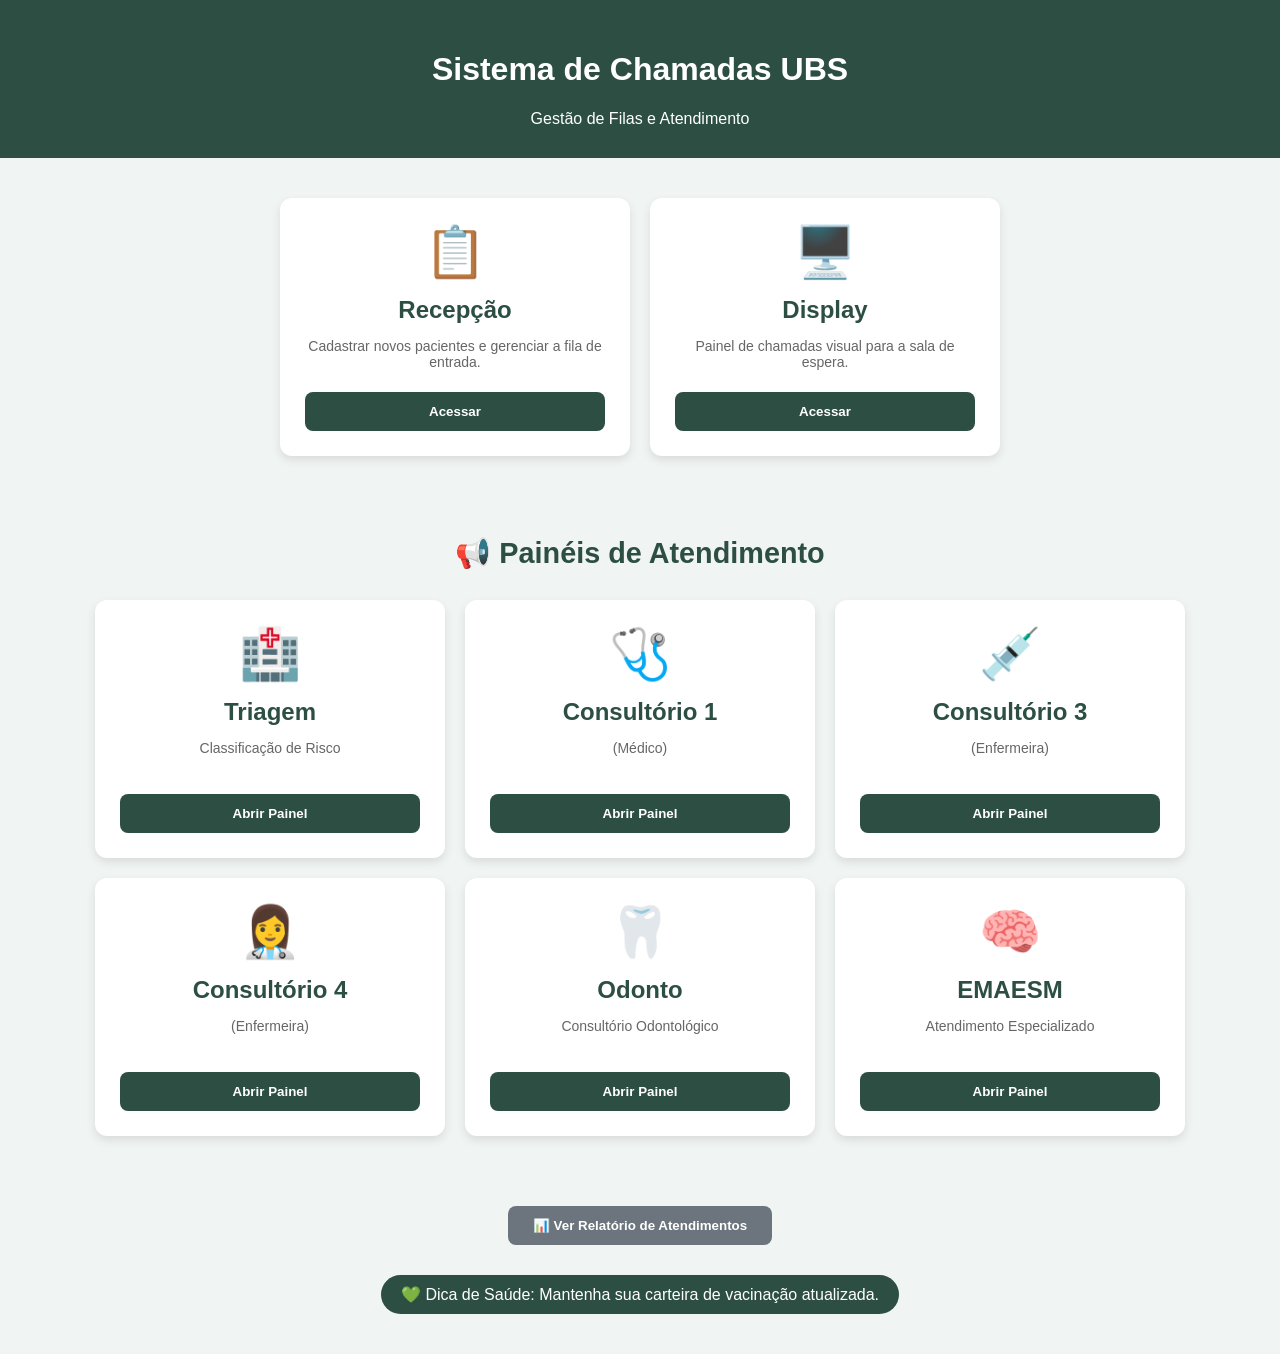
==== index.html @ 9ebc072c "Add files via upload" ====
<!DOCTYPE html>
<html lang="pt-br">
<head>
    <meta charset="UTF-8">
    <meta name="viewport" content="width=device-width, initial-scale=1.0">
    <title>Sistema de Chamadas UBS - Início</title>
    <link rel="stylesheet" href="style.css">
    <style>
        /* Ajustes extras para garantir o alinhamento dos cards de atendimento */
        .secao-titulo {
            width: 100%;
            text-align: center;
            color: var(--verde-ubs);
            margin: 40px 0 10px 0;
            font-size: 1.8rem;
            font-weight: bold;
        }
        .container-consultorios {
            display: flex;
            flex-wrap: wrap;
            justify-content: center;
            gap: 20px;
            padding: 20px;
            max-width: 1200px;
        }
        .footer-admin {
            margin: 50px 0;
            text-align: center;
        }
        .btn-relatorio {
            background-color: #6c757d;
            color: white;
            border: none;
            padding: 12px 25px;
            border-radius: 8px;
            font-weight: bold;
            cursor: pointer;
            transition: 0.3s;
        }
        .btn-relatorio:hover {
            background-color: #5a6268;
        }
    </style>
</head>
<body>

    <header>
        <h1>Sistema de Chamadas UBS</h1>
        <span>Gestão de Filas e Atendimento</span>
    </header>

    <div class="container">
        <div class="card">
            <div class="icon-grande">📋</div>
            <h2>Recepção</h2>
            <p>Cadastrar novos pacientes e gerenciar a fila de entrada.</p>
            <button class="btn-acessar" onclick="window.location.href='cadastro.html'">Acessar</button>
        </div>

        <div class="card">
            <div class="icon-grande">🖥️</div>
            <h2>Display</h2>
            <p>Painel de chamadas visual para a sala de espera.</p>
            <button class="btn-acessar" onclick="window.location.href='painel.html'">Acessar</button>
        </div>
    </div>

    <div class="secao-titulo">📢 Painéis de Atendimento</div>

    <div class="container-consultorios">
        
        <div class="card">
            <div class="icon-grande">🏥</div>
            <h2>Triagem</h2>
            <p>Classificação de Risco</p>
            <button class="btn-acessar" onclick="abrirConsultorio('TRIAGEM')">Abrir Painel</button>
        </div>

        <div class="card">
            <div class="icon-grande">🩺</div>
            <h2>Consultório 1</h2>
            <p>(Médico)</p>
            <button class="btn-acessar" onclick="abrirConsultorio('CONSULTÓRIO 1 (MÉDICO)')">Abrir Painel</button>
        </div>

        <div class="card">
            <div class="icon-grande">💉</div>
            <h2>Consultório 3</h2>
            <p>(Enfermeira)</p>
            <button class="btn-acessar" onclick="abrirConsultorio('CONSULTÓRIO 3 (ENFERMEIRA)')">Abrir Painel</button>
        </div>

        <div class="card">
            <div class="icon-grande">👩‍⚕️</div>
            <h2>Consultório 4</h2>
            <p>(Enfermeira)</p>
            <button class="btn-acessar" onclick="abrirConsultorio('CONSULTÓRIO 4 (ENFERMEIRA)')">Abrir Painel</button>
        </div>

        <div class="card">
            <div class="icon-grande">🦷</div>
            <h2>Odonto</h2>
            <p>Consultório Odontológico</p>
            <button class="btn-acessar" onclick="abrirConsultorio('CONSULTÓRIO ODONTOLÓGICO')">Abrir Painel</button>
        </div>

        <div class="card">
            <div class="icon-grande">🧠</div>
            <h2>EMAESM</h2>
            <p>Atendimento Especializado</p>
            <button class="btn-acessar" onclick="abrirConsultorio('EMAESM')">Abrir Painel</button>
        </div>

    </div>

    <div class="footer-admin">
        <button class="btn-relatorio" onclick="window.location.href='relatorio.html'">
            📊 Ver Relatório de Atendimentos
        </button>
    </div>

    <div class="dica-barra" style="position: relative; margin-bottom: 20px;">
        💚 Dica de Saúde: Mantenha sua carteira de vacinação atualizada.
    </div>

    <script>
        // Função que salva o nome do consultório e redireciona
        function abrirConsultorio(nome) {
            localStorage.setItem('consultorioAtual', nome);
            window.location.href = 'profissional.html';
        }
    </script>
</body>
</html>
---- style.css ----
:root {
    --verde-ubs: #2d4f43;
    --verde-claro: #f0f4f2;
    --branco: #ffffff;
    --texto: #333;
    --sucesso: #28a745;
}

body {
    font-family: 'Segoe UI', sans-serif;
    background-color: var(--verde-claro);
    margin: 0;
    display: flex;
    flex-direction: column;
    align-items: center; /* Centraliza tudo horizontalmente */
}

header {
    background-color: var(--verde-ubs);
    color: white;
    width: 100%;
    padding: 30px 0;
    text-align: center;
}

/* Esse é o segredo para os cards ficarem lado a lado */
.container {
    display: flex;
    flex-wrap: wrap; /* Se não couber na tela, ele joga para baixo */
    justify-content: center; /* Centraliza os cards */
    gap: 20px; /* Espaço entre os cards */
    padding: 40px 20px;
    max-width: 1200px;
}

.card {
    background: var(--branco);
    width: 300px; /* Largura fixa para parecer um cartão */
    padding: 25px;
    border-radius: 12px;
    box-shadow: 0 4px 10px rgba(0,0,0,0.1);
    text-align: center;
}

.icon-grande {
    font-size: 50px;
    margin-bottom: 15px;
}

h2 { margin: 10px 0; color: var(--verde-ubs); }

p { color: #666; font-size: 14px; height: 40px; }

.btn-acessar {
    background-color: var(--verde-ubs);
    color: white;
    border: none;
    padding: 12px;
    width: 100%;
    border-radius: 8px;
    font-weight: bold;
    cursor: pointer;
}

.btn-acessar:hover {
    background-color: #1e362d;
}

.dica-barra {
    background: var(--verde-ubs);
    color: white;
    padding: 10px 20px;
    border-radius: 20px;
    position: fixed;
    bottom: 20px;
}

.btn-consultorio {
    background-color: white;
    color: var(--verde-ubs);
    border: 2px solid var(--verde-ubs);
    padding: 15px 20px;
    border-radius: 10px;
    font-weight: bold;
    cursor: pointer;
    min-width: 200px;
    transition: 0.3s;
}

.btn-consultorio:hover {
    background-color: var(--verde-ubs);
    color: white;
}
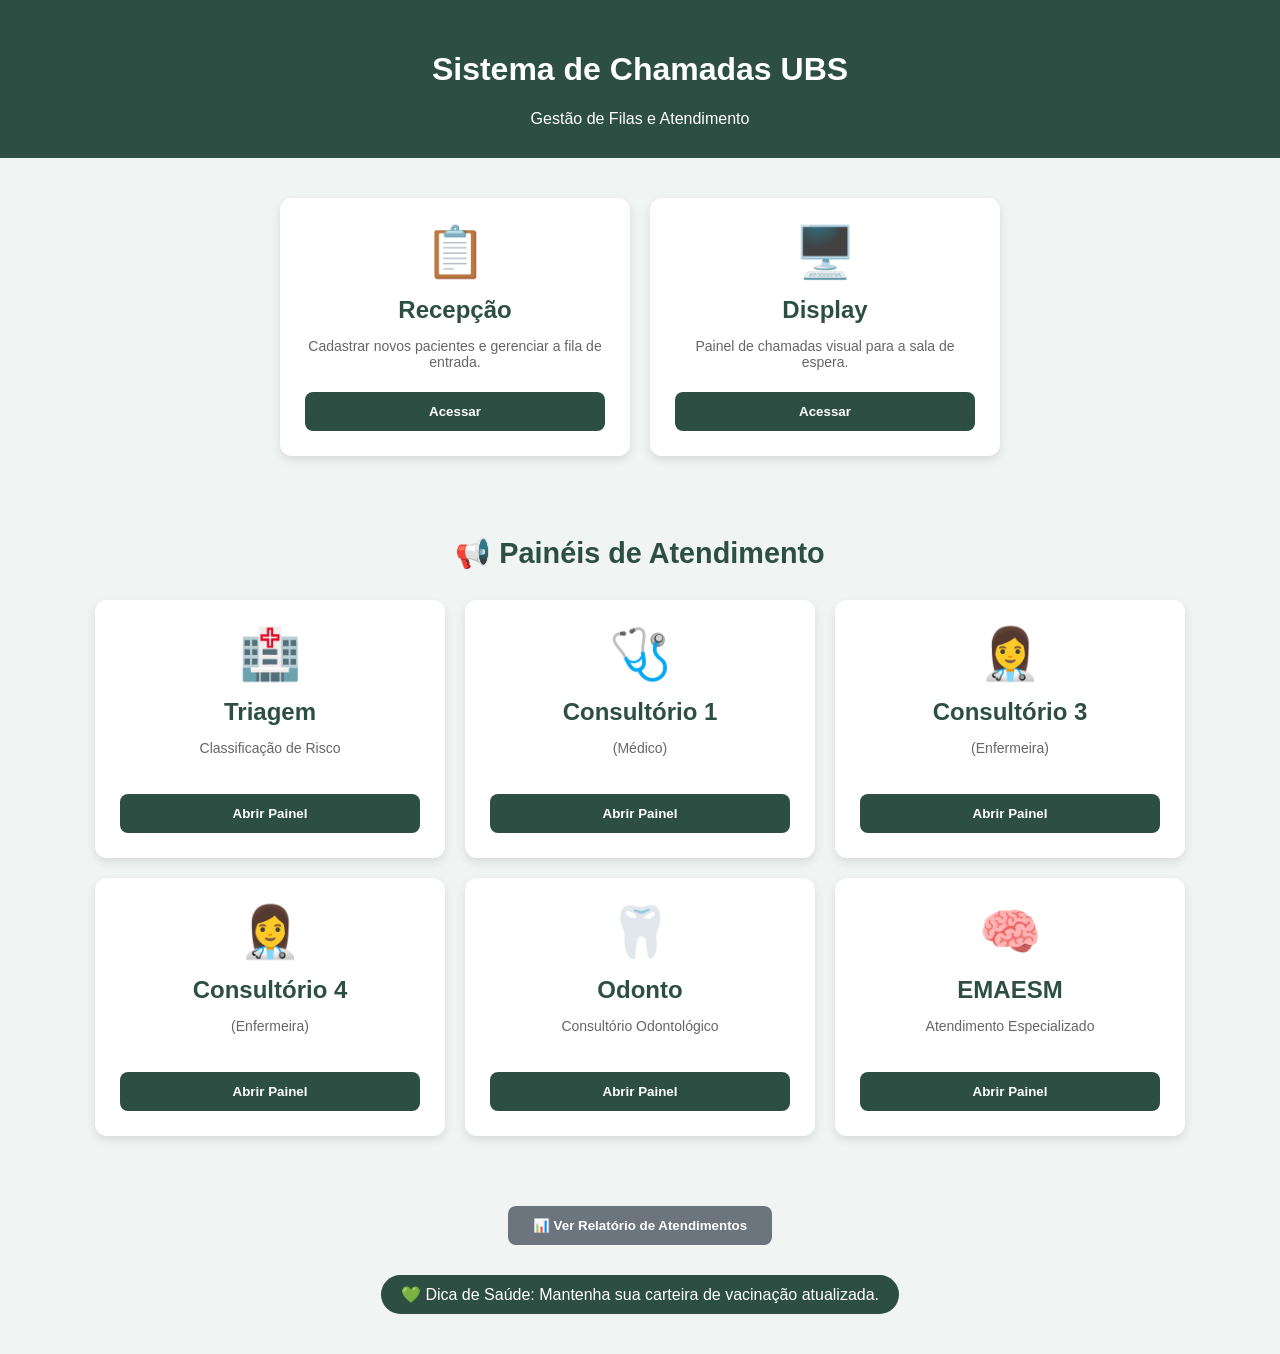
==== commit 9b32497f: "Update index.html" ====
--- a/index.html
+++ b/index.html
@@ -84,7 +84,7 @@
         </div>
 
         <div class="card">
-            <div class="icon-grande">💉</div>
+            <div class="icon-grande">👩‍⚕️</div>
             <h2>Consultório 3</h2>
             <p>(Enfermeira)</p>
             <button class="btn-acessar" onclick="abrirConsultorio('CONSULTÓRIO 3 (ENFERMEIRA)')">Abrir Painel</button>
@@ -131,4 +131,4 @@
         }
     </script>
 </body>
-</html>+</html>
